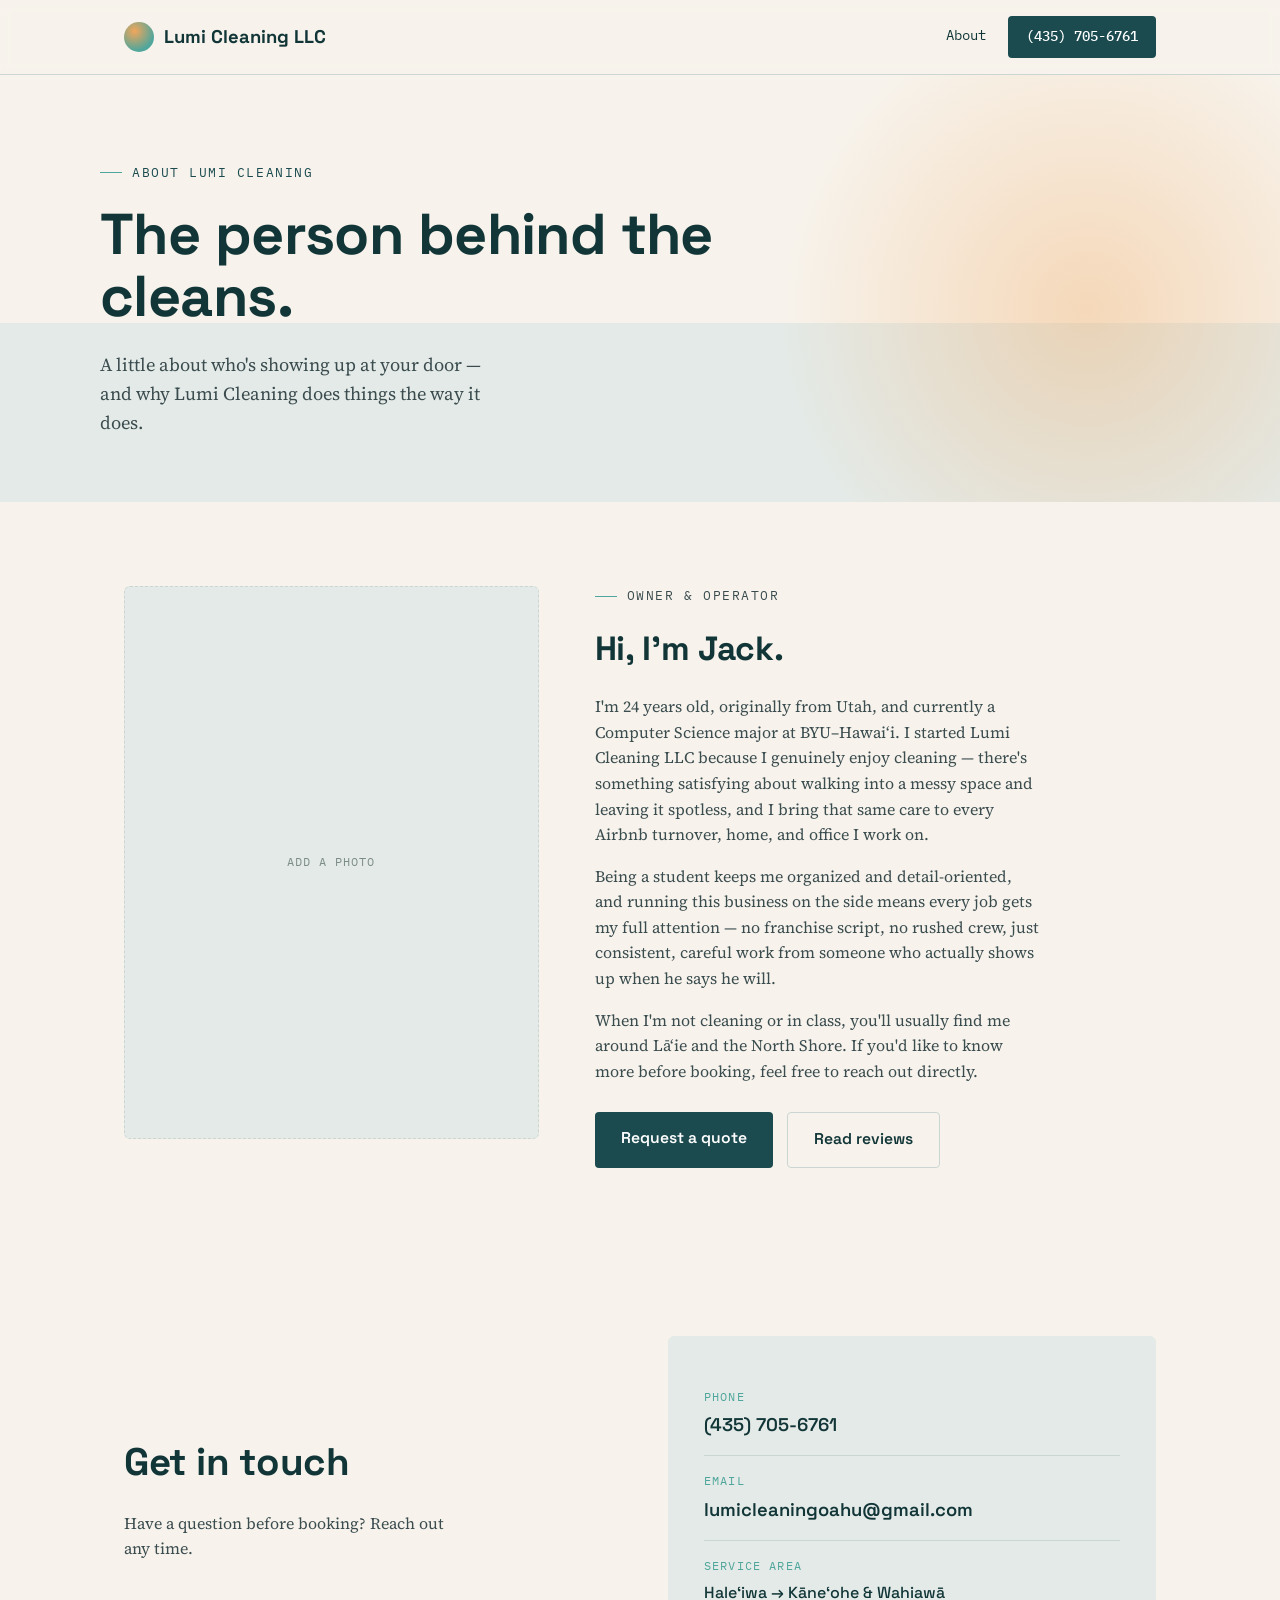
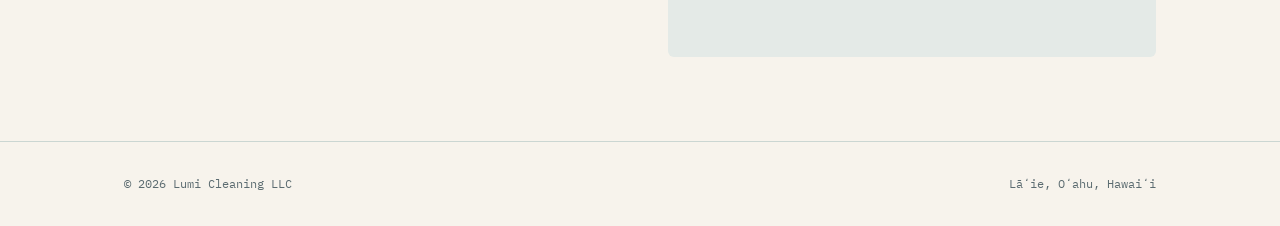
==== about.html @ d8aee228 "new" ====
<!DOCTYPE html>
<html lang="en">
<head>
<meta charset="UTF-8">
<meta name="viewport" content="width=device-width, initial-scale=1.0">
<title>About — Lumi Cleaning LLC</title>
<meta name="description" content="Meet the owner of Lumi Cleaning LLC, serving Oʻahu's North Shore, Windward side, and Wahiawā.">
<link rel="preconnect" href="https://fonts.googleapis.com">
<link rel="preconnect" href="https://fonts.gstatic.com" crossorigin>
<link href="https://fonts.googleapis.com/css2?family=Space+Grotesk:wght@400;500;600;700&family=Source+Serif+4:opsz,wght@8..60,400;8..60,500;8..60,600&family=IBM+Plex+Mono:wght@400;500&display=swap" rel="stylesheet">
<link rel="stylesheet" href="style.css">
</head>
<body>

<a class="skip-link" href="#main">Skip to content</a>

<header class="site">
  <div class="topbar">
    <a class="brand" href="index.html">
      <span class="brand-mark" aria-hidden="true"></span>
      Lumi Cleaning LLC
    </a>
    <nav class="top-nav">
      <a href="about.html">About</a>
      <a class="call-btn" href="tel:+14357056761">(435) 705-6761</a>
    </nav>
  </div>
</header>

<main id="main">

  <section class="hero" id="top" style="padding-bottom:64px;">
    <div class="hero-inner">
      <p class="eyebrow">About Lumi Cleaning</p>
      <h1 style="max-width:18ch;">The person behind the cleans.</h1>
      <p class="lead">A little about who's showing up at your door — and why Lumi Cleaning does things the way it does.</p>
    </div>
  </section>

  <!--
    PROFILE PHOTO
    Replace the placeholder below with a real photo of yourself once you have one:
      1. Add your photo to an "images" folder next to this file (e.g. images/jack.jpg)
      2. Replace <div class="gallery-placeholder profile-photo">...</div> with:
         <img class="gallery-photo profile-photo" src="images/jack.jpg" alt="Photo of Jack, owner of Lumi Cleaning LLC">
  -->
  <section class="about-body" id="story">
    <div class="wrap about-grid">
      <div class="gallery-placeholder profile-photo"><span>Add a photo</span></div>
      <div class="about-copy">
        <p class="eyebrow">Owner &amp; operator</p>
        <h2>Hi, I'm Jack.</h2>
        <p>
          I'm 24 years old, originally from Utah, and currently a Computer
          Science major at BYU–Hawaiʻi. I started Lumi Cleaning LLC because
          I genuinely enjoy cleaning — there's something satisfying about
          walking into a messy space and leaving it spotless, and I bring
          that same care to every Airbnb turnover, home, and office I work on.
        </p>
        <p>
          Being a student keeps me organized and detail-oriented, and running
          this business on the side means every job gets my full attention —
          no franchise script, no rushed crew, just consistent, careful work
          from someone who actually shows up when he says he will.
        </p>
        <p>
          When I'm not cleaning or in class, you'll usually find me around
          Lāʻie and the North Shore. If you'd like to know more before booking,
          feel free to reach out directly.
        </p>
        <div class="hero-ctas" style="margin-top:28px;">
          <a class="btn-primary" href="mailto:lumicleaningoahu@gmail.com?subject=Quote%20request%20-%20Lumi%20Cleaning">Request a quote</a>
          <a class="btn-secondary" href="index.html#reviews">Read reviews</a>
        </div>
      </div>
    </div>
  </section>

  <section class="contact" id="contact">
    <div class="wrap">
      <div>
        <h2>Get in touch</h2>
        <p class="lead">Have a question before booking? Reach out any time.</p>
      </div>
      <div class="contact-card">
        <div class="contact-row">
          <span class="label">Phone</span>
          <a href="tel:+14357056761">(435) 705-6761</a>
        </div>
        <div class="contact-row">
          <span class="label">Email</span>
          <a href="mailto:lumicleaningoahu@gmail.com">lumicleaningoahu@gmail.com</a>
        </div>
        <div class="contact-row">
          <span class="label">Service area</span>
          <a href="index.html#area" style="font-weight:500;font-size:1rem;">Haleʻiwa → Kāneʻohe &amp; Wahiawā</a>
        </div>
      </div>
    </div>
  </section>

</main>

<footer>
  <div class="wrap">
    <p>© <span id="year"></span> Lumi Cleaning LLC</p>
    <p>Lāʻie, Oʻahu, Hawaiʻi</p>
  </div>
</footer>

<script src="script.js"></script>

</body>
</html>
---- style.css ----
:root{
    --sand:#F7F3EC;
    --ink:#1C2B2E;
    --ocean:#1B4B4F;
    --ocean-deep:#123638;
    --tide:#4FA69C;
    --dawn:#F2A65A;
    --mist:#E4EAE7;
    --mist-line:#CBD6D2;
    --max:1080px;
  }
  *{box-sizing:border-box;margin:0;padding:0;}
  html{scroll-behavior:smooth;}
  body{
    background:var(--sand);
    color:var(--ink);
    font-family:'Source Serif 4', Georgia, serif;
    line-height:1.6;
    -webkit-font-smoothing:antialiased;
  }
  h1,h2,h3,.display{
    font-family:'Space Grotesk', sans-serif;
    letter-spacing:-0.01em;
    color:var(--ocean-deep);
  }
  .mono{
    font-family:'IBM Plex Mono', monospace;
    letter-spacing:0.02em;
  }
  a{color:inherit;}
  img{max-width:100%;display:block;}
  .wrap{max-width:var(--max);margin:0 auto;padding:0 24px;}

  /* Skip link for keyboard users */
  .skip-link{
    position:absolute;left:-9999px;top:0;background:var(--ocean);color:#fff;
    padding:10px 16px;z-index:100;border-radius:0 0 6px 0;
  }
  .skip-link:focus{left:0;}

  /* Top bar */
  header.site{
    position:sticky;top:0;z-index:20;
    background:rgba(247,243,236,0.92);
    backdrop-filter:blur(6px);
    border-bottom:1px solid var(--mist-line);
  }
  .topbar{
    display:flex;align-items:center;justify-content:space-between;
    padding:16px 24px;max-width:var(--max);margin:0 auto;
  }
  .brand{
    display:flex;align-items:center;gap:10px;
    font-family:'Space Grotesk',sans-serif;font-weight:700;font-size:1.15rem;
    color:var(--ocean-deep);text-decoration:none;
  }
  .brand-mark{
    width:30px;height:30px;border-radius:50%;
    background:radial-gradient(circle at 35% 30%, var(--dawn), var(--tide) 70%);
    flex:none;
  }
  .top-nav{display:flex;align-items:center;gap:22px;}
  .top-nav > a:not(.call-btn){
    font-family:'IBM Plex Mono',monospace;font-size:0.85rem;
    text-decoration:none;color:var(--ocean-deep);
    padding-bottom:2px;border-bottom:1px solid transparent;
    transition:border-color .15s ease;
  }
  .top-nav > a:not(.call-btn):hover,.top-nav > a:not(.call-btn):focus-visible{border-color:var(--tide);}
  .call-btn{
    font-family:'IBM Plex Mono',monospace;font-size:0.85rem;font-weight:500;
    background:var(--ocean);color:#fff;text-decoration:none;
    padding:10px 18px;border-radius:4px;white-space:nowrap;
    transition:background .15s ease;
  }
  .call-btn:hover,.call-btn:focus-visible{background:var(--ocean-deep);}

  /* Hero */
  .hero{
    position:relative;overflow:hidden;
    padding:88px 24px 96px;
    background:
      linear-gradient(180deg, var(--sand) 0%, var(--sand) 58%, var(--mist) 58%, var(--mist) 100%);
  }
  .hero::before{
    /* dawn light sweep — the signature element */
    content:"";
    position:absolute;top:-20%;right:-10%;
    width:60vw;height:60vw;max-width:640px;max-height:640px;
    background:radial-gradient(circle, rgba(242,166,90,0.35) 0%, rgba(242,166,90,0) 68%);
    pointer-events:none;
  }
  .hero-inner{max-width:var(--max);margin:0 auto;position:relative;}
  .eyebrow{
    font-family:'IBM Plex Mono',monospace;font-size:0.8rem;
    color:var(--ocean);text-transform:uppercase;letter-spacing:0.12em;
    display:flex;align-items:center;gap:10px;margin-bottom:20px;
  }
  .eyebrow::before{content:"";width:22px;height:1px;background:var(--tide);}
  .hero h1{
    font-size:clamp(2.3rem, 5.4vw, 3.6rem);
    font-weight:700;line-height:1.08;max-width:15ch;
  }
  .hero h1 em{
    font-style:normal;color:var(--tide);
  }
  .hero p.lead{
    margin-top:22px;max-width:46ch;font-size:1.15rem;color:#3B4C4F;
  }
  .hero-ctas{margin-top:34px;display:flex;gap:14px;flex-wrap:wrap;}
  .btn-primary{
    font-family:'Space Grotesk',sans-serif;font-weight:600;
    background:var(--ocean);color:#fff;text-decoration:none;
    padding:14px 26px;border-radius:4px;font-size:0.98rem;
    transition:background .15s ease, transform .15s ease;
  }
  .btn-primary:hover,.btn-primary:focus-visible{background:var(--ocean-deep);transform:translateY(-1px);}
  .btn-secondary{
    font-family:'Space Grotesk',sans-serif;font-weight:600;
    background:transparent;color:var(--ocean-deep);text-decoration:none;
    padding:14px 26px;border-radius:4px;font-size:0.98rem;
    border:1px solid var(--mist-line);
    transition:border-color .15s ease, background .15s ease;
  }
  .btn-secondary:hover,.btn-secondary:focus-visible{border-color:var(--tide);background:#fff;}

  .coastline{
    margin-top:56px;display:flex;align-items:center;gap:0;
    font-family:'IBM Plex Mono',monospace;font-size:0.82rem;color:var(--ocean);
    flex-wrap:wrap;
  }
  .coastline .stop{padding:6px 0;white-space:nowrap;}
  .coastline .seg{flex:1;min-width:24px;height:1px;background:var(--tide);margin:0 10px;position:relative;top:1px;}

  /* Section shared */
  section{padding:84px 24px;}
  .section-head{max-width:60ch;margin-bottom:48px;}
  .section-head .eyebrow{margin-bottom:14px;}
  .section-head h2{font-size:clamp(1.7rem, 3.4vw, 2.3rem);}
  .section-head p{margin-top:14px;color:#3B4C4F;font-size:1.05rem;}

  /* Services */
  .services{background:var(--mist);}
  .service-grid{
    display:grid;grid-template-columns:repeat(3,1fr);gap:22px;
  }
  .service-card{
    background:var(--sand);border:1px solid var(--mist-line);
    border-radius:6px;padding:32px 26px;
  }
  .service-card .tag{
    font-family:'IBM Plex Mono',monospace;font-size:0.72rem;
    text-transform:uppercase;letter-spacing:0.1em;color:var(--dawn);
    background:rgba(242,166,90,0.14);display:inline-block;
    padding:4px 10px;border-radius:3px;margin-bottom:16px;
  }
  .service-card h3{font-size:1.25rem;margin-bottom:10px;}
  .service-card p{color:#3B4C4F;font-size:0.98rem;}

  /* Gallery */
  .gallery-grid{
    display:grid;grid-template-columns:repeat(4,1fr);gap:18px;
  }
  .gallery-placeholder{
    aspect-ratio:4/3;border-radius:6px;
    background:var(--mist);
    border:1px dashed var(--mist-line);
    display:flex;align-items:center;justify-content:center;
  }
  .gallery-placeholder span{
    font-family:'IBM Plex Mono',monospace;font-size:0.78rem;
    color:#7C8C89;text-transform:uppercase;letter-spacing:0.08em;
  }
  .gallery-photo{
    width:100%;aspect-ratio:4/3;object-fit:cover;border-radius:6px;
  }

  /* Service area */
  .area .wrap{
    display:grid;grid-template-columns:1.1fr 1fr;gap:56px;align-items:start;
  }
  .area-list{list-style:none;margin-top:8px;}
  .area-list li{
    display:flex;align-items:baseline;gap:12px;
    padding:12px 0;border-bottom:1px solid var(--mist-line);
    font-family:'Space Grotesk',sans-serif;font-size:1.05rem;color:var(--ocean-deep);
  }
  .area-list li .mono{font-size:0.78rem;color:var(--tide);min-width:2.4em;}
  .area-note{
    background:var(--mist);border-radius:6px;padding:26px;
    font-size:0.98rem;color:#3B4C4F;
  }
  .area-note strong{color:var(--ocean-deep);}

  /* Reviews */
  .reviews{background:var(--ocean-deep);color:var(--sand);}
  .reviews .section-head h2,.reviews .eyebrow{color:var(--sand);}
  .reviews .eyebrow::before{background:var(--dawn);}
  .reviews .section-head p{color:#C7D6D4;}
  .review-grid{
    display:grid;grid-template-columns:repeat(2,1fr);gap:20px;
  }
  .review-card{
    background:rgba(247,243,236,0.06);
    border:1px dashed rgba(247,243,236,0.3);
    border-radius:6px;padding:26px;
  }
  .stars{color:var(--dawn);font-size:1rem;letter-spacing:2px;margin-bottom:14px;}
  .review-card p.quote{font-style:italic;color:#DCE6E4;font-size:0.98rem;}
  .review-card p.who{
    margin-top:16px;font-family:'IBM Plex Mono',monospace;font-size:0.78rem;
    color:#9FB6B3;text-transform:uppercase;letter-spacing:0.08em;
  }
  .placeholder-note{
    margin-top:28px;font-family:'IBM Plex Mono',monospace;font-size:0.82rem;
    color:#9FB6B3;
  }

  /* About page */
  .about-grid{
    display:grid;grid-template-columns:0.85fr 1.15fr;gap:56px;align-items:start;
  }
  .about-grid .profile-photo{aspect-ratio:3/4;}
  .about-copy h2{font-size:clamp(1.7rem,3.2vw,2.1rem);margin-bottom:18px;}
  .about-copy p{color:#3B4C4F;margin-bottom:16px;max-width:56ch;}
  .about-copy p:last-of-type{margin-bottom:0;}

  /* Contact */
  .contact .wrap{
    display:grid;grid-template-columns:1fr 1fr;gap:56px;align-items:center;
  }
  .contact h2{font-size:clamp(1.8rem,3.6vw,2.4rem);max-width:14ch;}
  .contact p.lead{margin-top:18px;color:#3B4C4F;max-width:42ch;}
  .contact-card{
    background:var(--mist);border-radius:6px;padding:36px;
  }
  .contact-row{
    display:flex;flex-direction:column;gap:4px;
    padding:16px 0;border-bottom:1px solid var(--mist-line);
  }
  .contact-row:last-child{border-bottom:none;}
  .contact-row .label{
    font-family:'IBM Plex Mono',monospace;font-size:0.72rem;
    text-transform:uppercase;letter-spacing:0.1em;color:var(--tide);
  }
  .contact-row a{
    font-family:'Space Grotesk',sans-serif;font-weight:600;font-size:1.15rem;
    text-decoration:none;color:var(--ocean-deep);
  }
  .contact-row a:hover,.contact-row a:focus-visible{color:var(--tide);}

  footer{
    padding:32px 24px;border-top:1px solid var(--mist-line);
  }
  footer .wrap{
    display:flex;justify-content:space-between;align-items:center;flex-wrap:wrap;gap:12px;
  }
  footer p{font-family:'IBM Plex Mono',monospace;font-size:0.78rem;color:#5B6B70;}

  @media (max-width: 820px){
    .service-grid,.review-grid{grid-template-columns:1fr;}
    .gallery-grid{grid-template-columns:repeat(2,1fr);}
    .area .wrap,.contact .wrap,.about-grid{grid-template-columns:1fr;}
    .contact .wrap{gap:32px;}
    .about-grid .profile-photo{max-width:220px;aspect-ratio:1/1;}
  }

  @media (max-width: 560px){
    .topbar{flex-wrap:wrap;gap:12px;}
    .top-nav{gap:14px;}
  }

  @media (prefers-reduced-motion: reduce){
    html{scroll-behavior:auto;}
    *{transition:none !important;}
  }
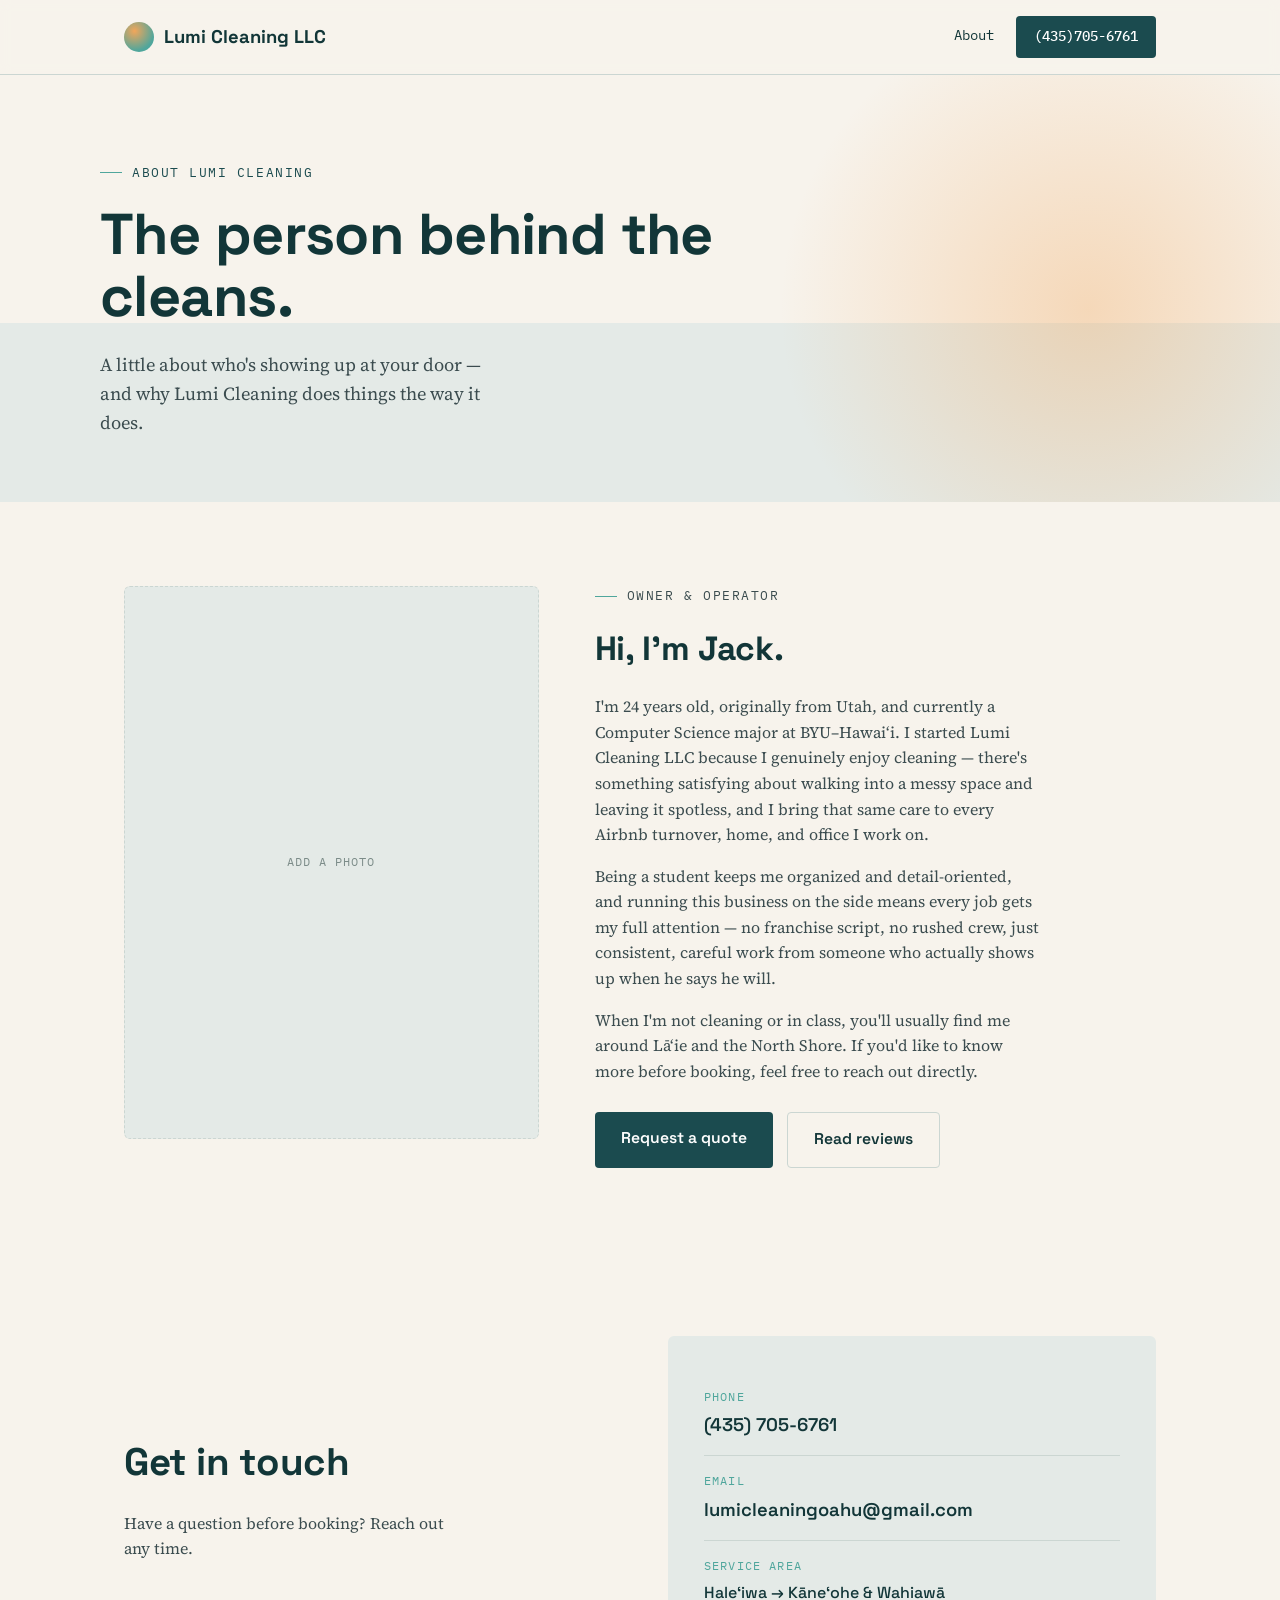
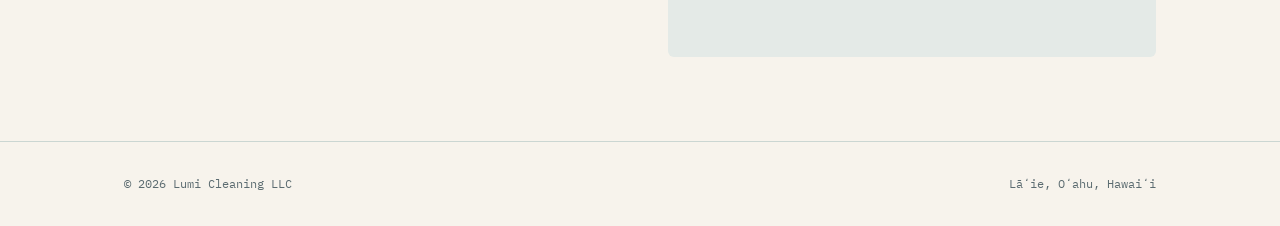
==== commit 7dba51a6: "Fix website folder structure" ====
--- a/about.html
+++ b/about.html
@@ -22,7 +22,7 @@
     </a>
     <nav class="top-nav">
       <a href="about.html">About</a>
-      <a class="call-btn" href="tel:+14357056761">(435) 705-6761</a>
+      <a class="call-btn" href="tel:+14357056761">(435)705-6761</a>
     </nav>
   </div>
 </header>
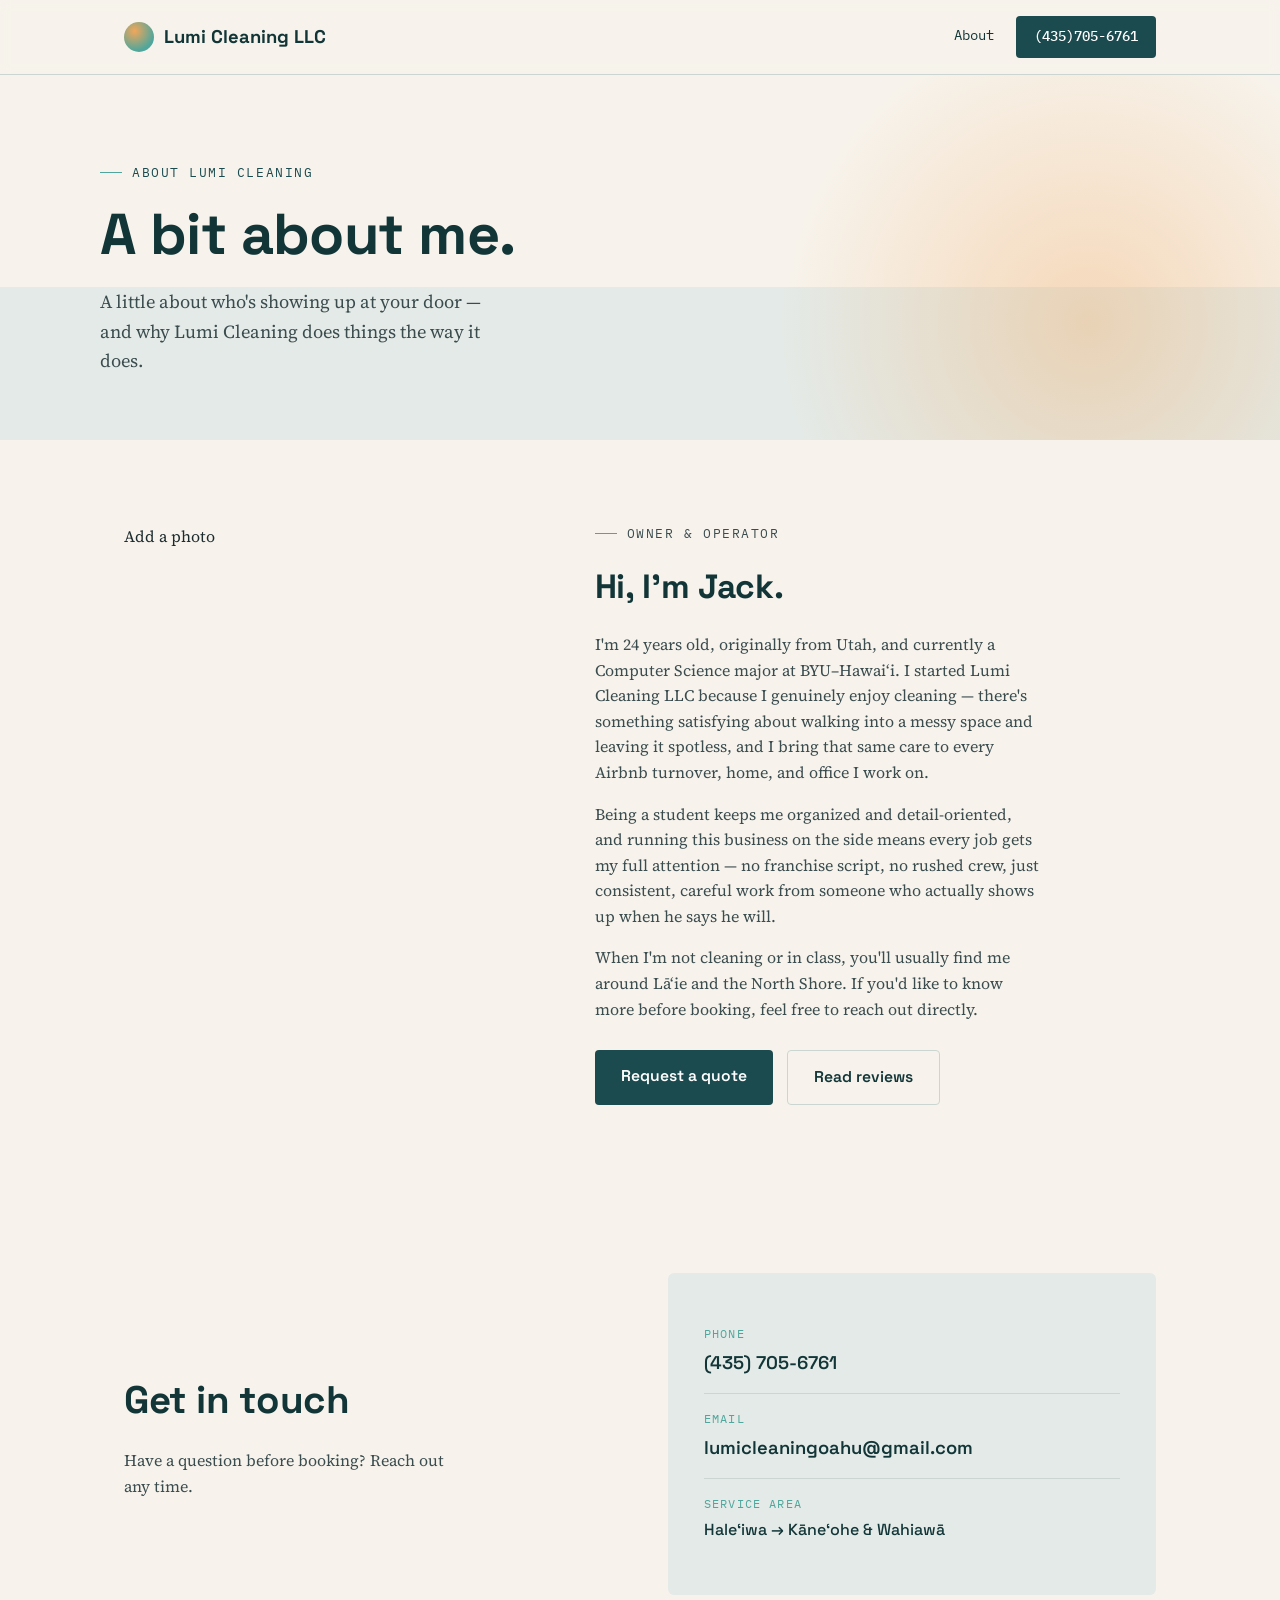
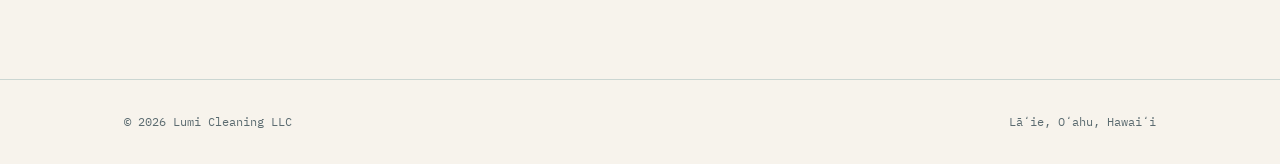
==== commit 8c76bd31: "added profile pic" ====
--- a/about.html
+++ b/about.html
@@ -32,7 +32,7 @@
   <section class="hero" id="top" style="padding-bottom:64px;">
     <div class="hero-inner">
       <p class="eyebrow">About Lumi Cleaning</p>
-      <h1 style="max-width:18ch;">The person behind the cleans.</h1>
+      <h1 style="max-width:18ch;">A bit about me.</h1>
       <p class="lead">A little about who's showing up at your door — and why Lumi Cleaning does things the way it does.</p>
     </div>
   </section>
@@ -46,7 +46,7 @@
   -->
   <section class="about-body" id="story">
     <div class="wrap about-grid">
-      <div class="gallery-placeholder profile-photo"><span>Add a photo</span></div>
+      <div class="lumiowner.jpg"><span>Add a photo</span></div>
       <div class="about-copy">
         <p class="eyebrow">Owner &amp; operator</p>
         <h2>Hi, I'm Jack.</h2>
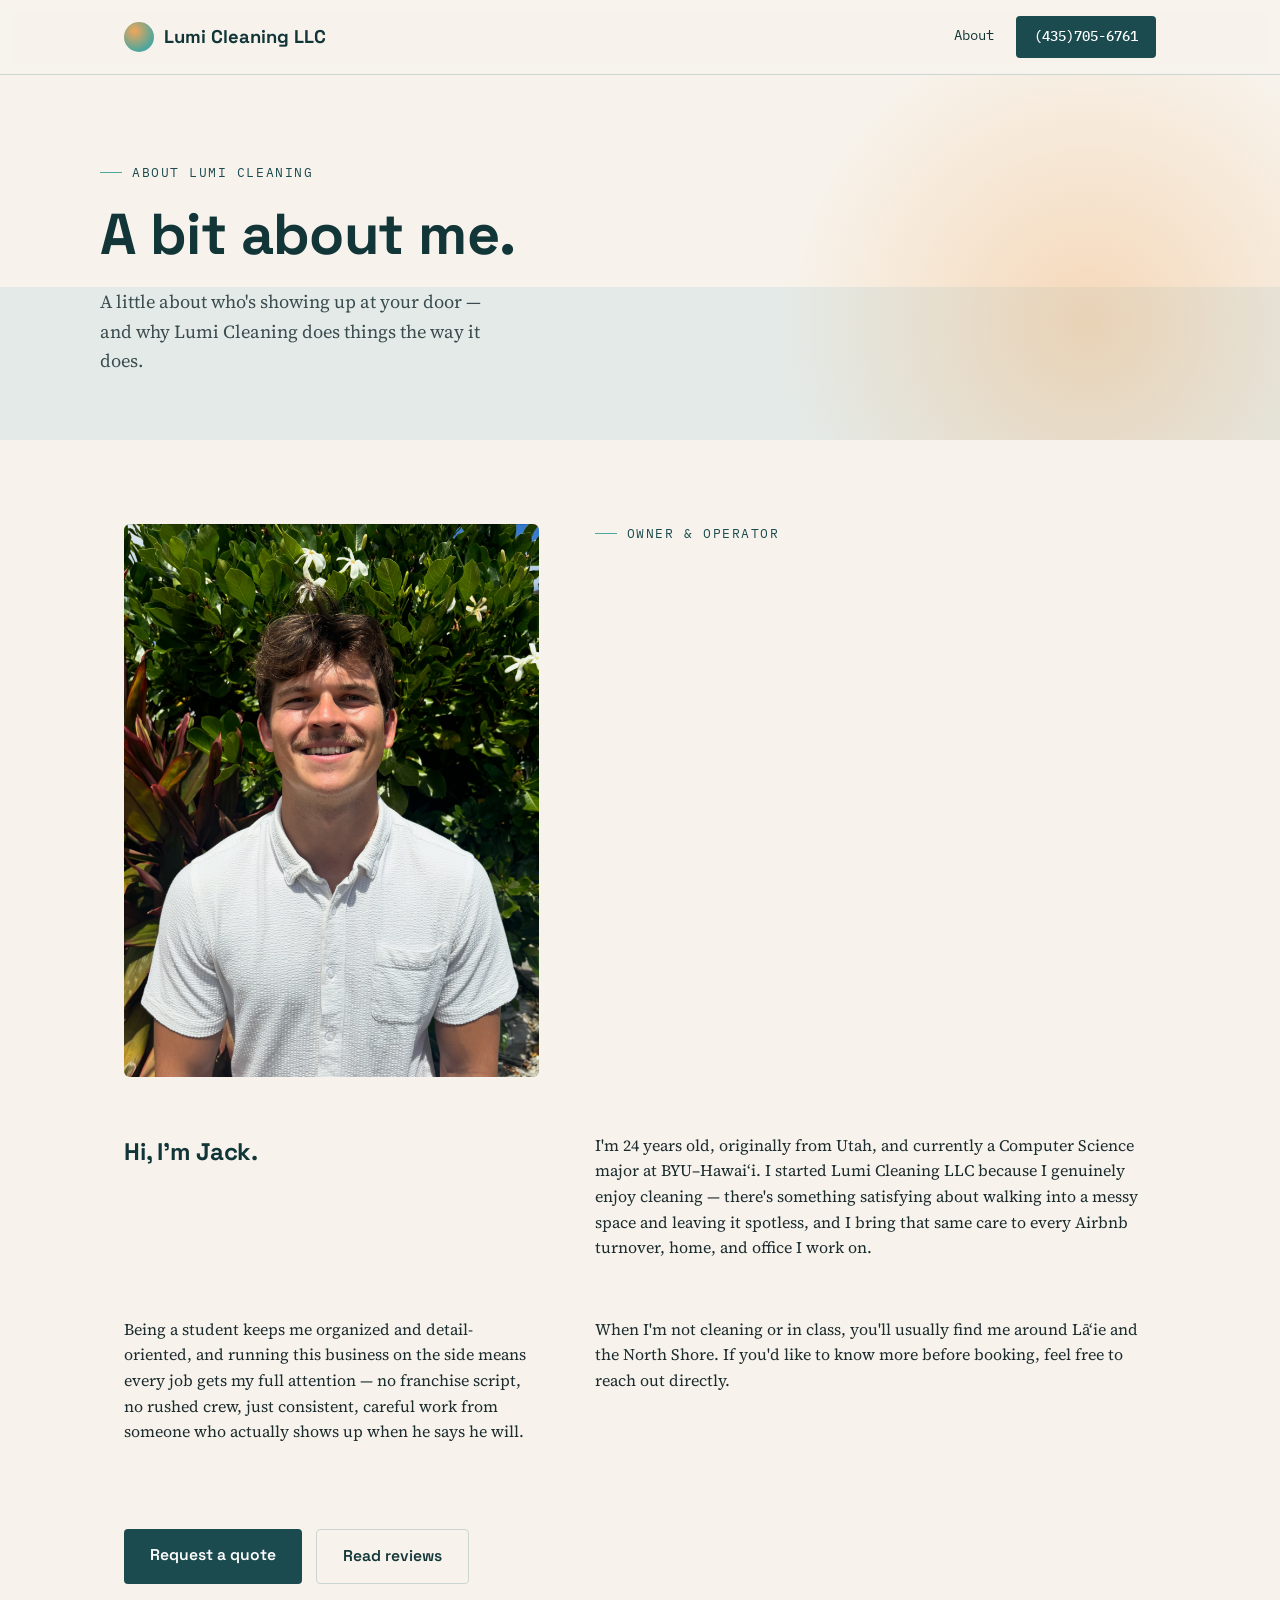
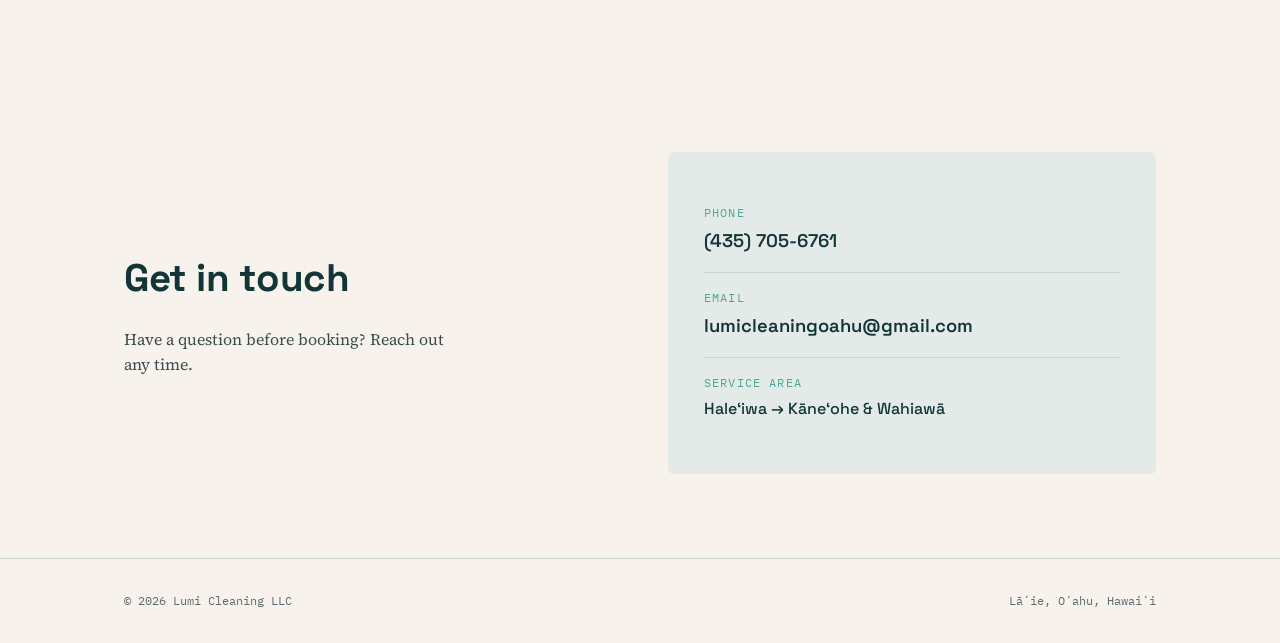
==== commit 69681658: "fix image" ====
--- a/about.html
+++ b/about.html
@@ -46,8 +46,7 @@
   -->
   <section class="about-body" id="story">
     <div class="wrap about-grid">
-      <div class="lumiowner.jpg"><span>Add a photo</span></div>
-      <div class="about-copy">
+      <img class="gallery-photo profile-photo" src="lumiowner.jpg" alt="Photo of Jack, owner of Lumi Cleaning LLC"      <div class="about-copy">
         <p class="eyebrow">Owner &amp; operator</p>
         <h2>Hi, I'm Jack.</h2>
         <p>
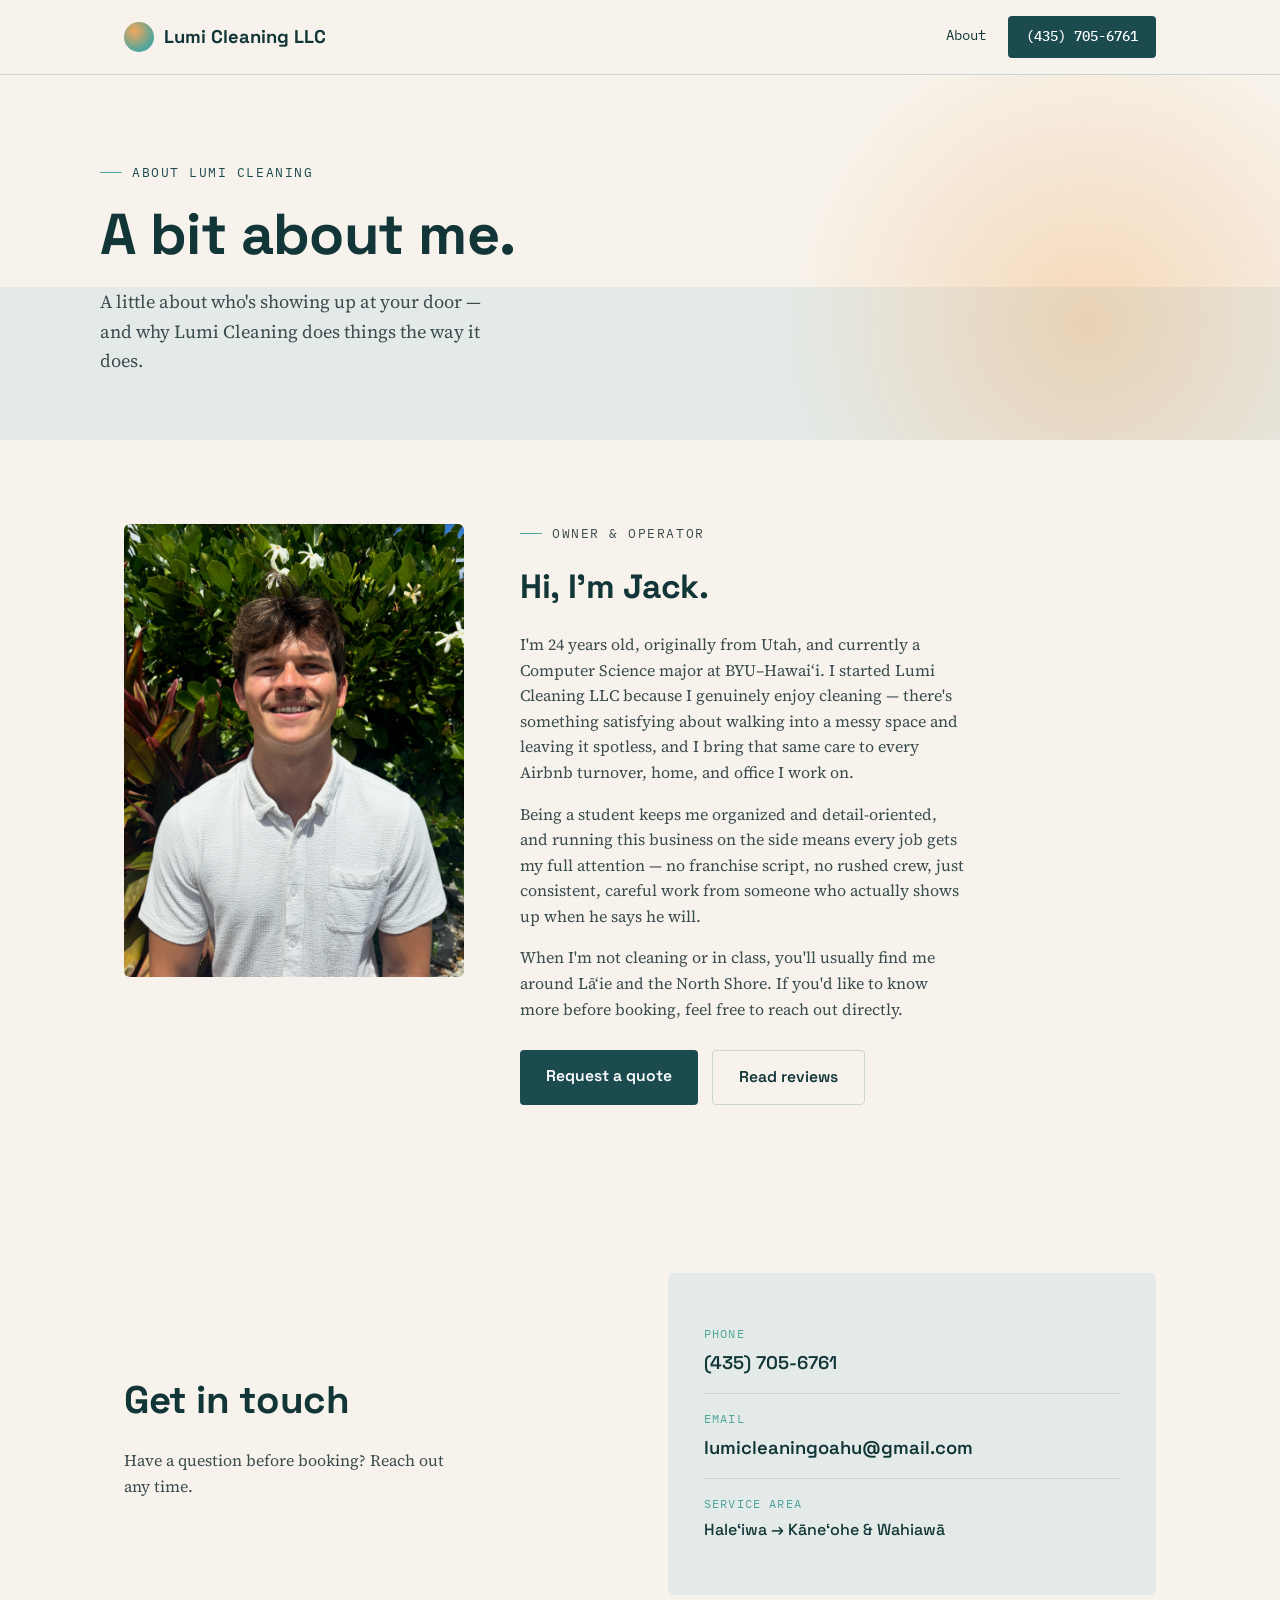
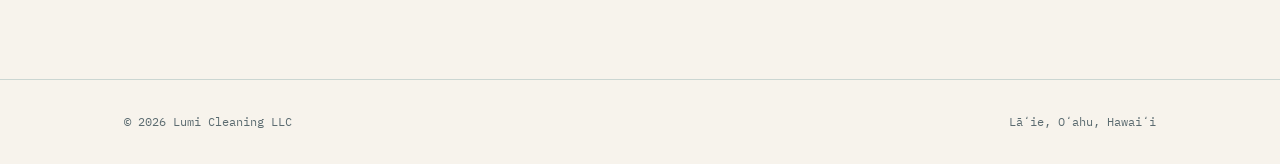
==== commit e267171c: "claude fixes" ====
--- a/about.html
+++ b/about.html
@@ -22,7 +22,7 @@
     </a>
     <nav class="top-nav">
       <a href="about.html">About</a>
-      <a class="call-btn" href="tel:+14357056761">(435)705-6761</a>
+      <a class="call-btn" href="tel:+14357056761">(435) 705-6761</a>
     </nav>
   </div>
 </header>
@@ -37,16 +37,10 @@
     </div>
   </section>
 
-  <!--
-    PROFILE PHOTO
-    Replace the placeholder below with a real photo of yourself once you have one:
-      1. Add your photo to an "images" folder next to this file (e.g. images/jack.jpg)
-      2. Replace <div class="gallery-placeholder profile-photo">...</div> with:
-         <img class="gallery-photo profile-photo" src="images/jack.jpg" alt="Photo of Jack, owner of Lumi Cleaning LLC">
-  -->
   <section class="about-body" id="story">
     <div class="wrap about-grid">
-      <img class="gallery-photo profile-photo" src="lumiowner.jpg" alt="Photo of Jack, owner of Lumi Cleaning LLC"      <div class="about-copy">
+      <img class="gallery-photo profile-photo" src="lumiowner.jpg" alt="Photo of Jack, owner of Lumi Cleaning LLC">
+      <div class="about-copy">
         <p class="eyebrow">Owner &amp; operator</p>
         <h2>Hi, I'm Jack.</h2>
         <p>
@@ -110,4 +104,4 @@
 <script src="script.js"></script>
 
 </body>
-</html>
+</html>
--- a/style.css
+++ b/style.css
@@ -1,276 +1,285 @@
 :root{
-    --sand:#F7F3EC;
-    --ink:#1C2B2E;
-    --ocean:#1B4B4F;
-    --ocean-deep:#123638;
-    --tide:#4FA69C;
-    --dawn:#F2A65A;
-    --mist:#E4EAE7;
-    --mist-line:#CBD6D2;
-    --max:1080px;
+  --sand:#F7F3EC;
+  --ink:#1C2B2E;
+  --ocean:#1B4B4F;
+  --ocean-deep:#123638;
+  --tide:#4FA69C;
+  --dawn:#F2A65A;
+  --mist:#E4EAE7;
+  --mist-line:#CBD6D2;
+  --max:1080px;
+}
+*{box-sizing:border-box;margin:0;padding:0;}
+html{scroll-behavior:smooth;}
+body{
+  background:var(--sand);
+  color:var(--ink);
+  font-family:'Source Serif 4', Georgia, serif;
+  line-height:1.6;
+  -webkit-font-smoothing:antialiased;
+}
+h1,h2,h3,.display{
+  font-family:'Space Grotesk', sans-serif;
+  letter-spacing:-0.01em;
+  color:var(--ocean-deep);
+}
+.mono{
+  font-family:'IBM Plex Mono', monospace;
+  letter-spacing:0.02em;
+}
+a{color:inherit;}
+img{max-width:100%;display:block;}
+.wrap{max-width:var(--max);margin:0 auto;padding:0 24px;}
+
+/* Skip link for keyboard users */
+.skip-link{
+  position:absolute;left:-9999px;top:0;background:var(--ocean);color:#fff;
+  padding:10px 16px;z-index:100;border-radius:0 0 6px 0;
+}
+.skip-link:focus{left:0;}
+
+/* Top bar */
+header.site{
+  position:sticky;top:0;z-index:20;
+  background:rgba(247,243,236,0.92);
+  backdrop-filter:blur(6px);
+  border-bottom:1px solid var(--mist-line);
+}
+.topbar{
+  display:flex;align-items:center;justify-content:space-between;
+  padding:16px 24px;max-width:var(--max);margin:0 auto;
+}
+.brand{
+  display:flex;align-items:center;gap:10px;
+  font-family:'Space Grotesk',sans-serif;font-weight:700;font-size:1.15rem;
+  color:var(--ocean-deep);text-decoration:none;
+}
+.brand-mark{
+  width:30px;height:30px;border-radius:50%;
+  background:radial-gradient(circle at 35% 30%, var(--dawn), var(--tide) 70%);
+  flex:none;
+}
+.top-nav{display:flex;align-items:center;gap:22px;}
+.top-nav > a:not(.call-btn){
+  font-family:'IBM Plex Mono',monospace;font-size:0.85rem;
+  text-decoration:none;color:var(--ocean-deep);
+  padding-bottom:2px;border-bottom:1px solid transparent;
+  transition:border-color .15s ease;
+}
+.top-nav > a:not(.call-btn):hover,.top-nav > a:not(.call-btn):focus-visible{border-color:var(--tide);}
+.call-btn{
+  font-family:'IBM Plex Mono',monospace;font-size:0.85rem;font-weight:500;
+  background:var(--ocean);color:#fff;text-decoration:none;
+  padding:10px 18px;border-radius:4px;white-space:nowrap;
+  transition:background .15s ease;
+}
+.call-btn:hover,.call-btn:focus-visible{background:var(--ocean-deep);}
+
+/* Hero */
+.hero{
+  position:relative;overflow:hidden;
+  padding:88px 24px 96px;
+  background:
+    linear-gradient(180deg, var(--sand) 0%, var(--sand) 58%, var(--mist) 58%, var(--mist) 100%);
+}
+.hero::before{
+  /* dawn light sweep — the signature element */
+  content:"";
+  position:absolute;top:-20%;right:-10%;
+  width:60vw;height:60vw;max-width:640px;max-height:640px;
+  background:radial-gradient(circle, rgba(242,166,90,0.35) 0%, rgba(242,166,90,0) 68%);
+  pointer-events:none;
+}
+.hero-inner{max-width:var(--max);margin:0 auto;position:relative;}
+.eyebrow{
+  font-family:'IBM Plex Mono',monospace;font-size:0.8rem;
+  color:var(--ocean);text-transform:uppercase;letter-spacing:0.12em;
+  display:flex;align-items:center;gap:10px;margin-bottom:20px;
+}
+.eyebrow::before{content:"";width:22px;height:1px;background:var(--tide);}
+.hero h1{
+  font-size:clamp(2.3rem, 5.4vw, 3.6rem);
+  font-weight:700;line-height:1.08;max-width:15ch;
+}
+.hero h1 em{
+  font-style:normal;color:var(--tide);
+}
+.hero p.lead{
+  margin-top:22px;max-width:46ch;font-size:1.15rem;color:#3B4C4F;
+}
+.hero-ctas{margin-top:34px;display:flex;gap:14px;flex-wrap:wrap;}
+.btn-primary{
+  font-family:'Space Grotesk',sans-serif;font-weight:600;
+  background:var(--ocean);color:#fff;text-decoration:none;
+  padding:14px 26px;border-radius:4px;font-size:0.98rem;
+  transition:background .15s ease, transform .15s ease;
+}
+.btn-primary:hover,.btn-primary:focus-visible{background:var(--ocean-deep);transform:translateY(-1px);}
+.btn-secondary{
+  font-family:'Space Grotesk',sans-serif;font-weight:600;
+  background:transparent;color:var(--ocean-deep);text-decoration:none;
+  padding:14px 26px;border-radius:4px;font-size:0.98rem;
+  border:1px solid var(--mist-line);
+  transition:border-color .15s ease, background .15s ease;
+}
+.btn-secondary:hover,.btn-secondary:focus-visible{border-color:var(--tide);background:#fff;}
+
+.coastline{
+  margin-top:56px;display:flex;align-items:center;gap:0;
+  font-family:'IBM Plex Mono',monospace;font-size:0.82rem;color:var(--ocean);
+  flex-wrap:wrap;
+}
+.coastline .stop{padding:6px 0;white-space:nowrap;}
+.coastline .seg{flex:1;min-width:24px;height:1px;background:var(--tide);margin:0 10px;position:relative;top:1px;}
+
+/* Section shared */
+section{padding:84px 24px;}
+.section-head{max-width:60ch;margin-bottom:48px;}
+.section-head .eyebrow{margin-bottom:14px;}
+.section-head h2{font-size:clamp(1.7rem, 3.4vw, 2.3rem);}
+.section-head p{margin-top:14px;color:#3B4C4F;font-size:1.05rem;}
+
+/* Services */
+.services{background:var(--mist);}
+.service-grid{
+  display:grid;grid-template-columns:repeat(3,1fr);gap:22px;
+}
+.service-card{
+  background:var(--sand);border:1px solid var(--mist-line);
+  border-radius:6px;padding:32px 26px;
+}
+.service-card .tag{
+  font-family:'IBM Plex Mono',monospace;font-size:0.72rem;
+  text-transform:uppercase;letter-spacing:0.1em;color:var(--dawn);
+  background:rgba(242,166,90,0.14);display:inline-block;
+  padding:4px 10px;border-radius:3px;margin-bottom:16px;
+}
+.service-card h3{font-size:1.25rem;margin-bottom:10px;}
+.service-card p{color:#3B4C4F;font-size:0.98rem;}
+
+/* Gallery */
+.gallery-grid{
+  display:grid;grid-template-columns:repeat(4,1fr);gap:18px;
+}
+.gallery-placeholder{
+  aspect-ratio:4/3;border-radius:6px;
+  background:var(--mist);
+  border:1px dashed var(--mist-line);
+  display:flex;align-items:center;justify-content:center;
+}
+.gallery-placeholder span{
+  font-family:'IBM Plex Mono',monospace;font-size:0.78rem;
+  color:#7C8C89;text-transform:uppercase;letter-spacing:0.08em;
+}
+.gallery-photo{
+  width:100%;aspect-ratio:4/3;object-fit:cover;border-radius:6px;
+}
+
+/* Service area */
+.area .wrap{
+  display:grid;grid-template-columns:1.1fr 1fr;gap:56px;align-items:start;
+}
+.area-list{list-style:none;margin-top:8px;}
+.area-list li{
+  display:flex;align-items:baseline;gap:12px;
+  padding:12px 0;border-bottom:1px solid var(--mist-line);
+  font-family:'Space Grotesk',sans-serif;font-size:1.05rem;color:var(--ocean-deep);
+}
+.area-list li .mono{font-size:0.78rem;color:var(--tide);min-width:2.4em;}
+.area-note{
+  background:var(--mist);border-radius:6px;padding:26px;
+  font-size:0.98rem;color:#3B4C4F;
+}
+.area-note strong{color:var(--ocean-deep);}
+
+/* Reviews */
+.reviews{background:var(--ocean-deep);color:var(--sand);}
+.reviews .section-head h2,.reviews .eyebrow{color:var(--sand);}
+.reviews .eyebrow::before{background:var(--dawn);}
+.reviews .section-head p{color:#C7D6D4;}
+.review-grid{
+  display:grid;grid-template-columns:repeat(2,1fr);gap:20px;
+}
+.review-card{
+  background:rgba(247,243,236,0.06);
+  border:1px dashed rgba(247,243,236,0.3);
+  border-radius:6px;padding:26px;
+}
+.stars{color:var(--dawn);font-size:1rem;letter-spacing:2px;margin-bottom:14px;}
+.review-card p.quote{font-style:italic;color:#DCE6E4;font-size:0.98rem;}
+.review-card p.who{
+  margin-top:16px;font-family:'IBM Plex Mono',monospace;font-size:0.78rem;
+  color:#9FB6B3;text-transform:uppercase;letter-spacing:0.08em;
+}
+.placeholder-note{
+  margin-top:28px;font-family:'IBM Plex Mono',monospace;font-size:0.82rem;
+  color:#9FB6B3;
+}
+
+/* About page */
+.about-grid{
+  display:grid;grid-template-columns:340px 1fr;gap:56px;align-items:start;
+}
+.about-grid .profile-photo{
+  aspect-ratio:3/4;
+  position:sticky;top:96px;
+}
+.about-copy h2{font-size:clamp(1.7rem,3.2vw,2.1rem);margin-bottom:18px;}
+.about-copy p{color:#3B4C4F;margin-bottom:16px;max-width:56ch;}
+.about-copy p:last-of-type{margin-bottom:0;}
+
+/* Contact */
+.contact .wrap{
+  display:grid;grid-template-columns:1fr 1fr;gap:56px;align-items:center;
+}
+.contact h2{font-size:clamp(1.8rem,3.6vw,2.4rem);max-width:14ch;}
+.contact p.lead{margin-top:18px;color:#3B4C4F;max-width:42ch;}
+.contact-card{
+  background:var(--mist);border-radius:6px;padding:36px;
+}
+.contact-row{
+  display:flex;flex-direction:column;gap:4px;
+  padding:16px 0;border-bottom:1px solid var(--mist-line);
+}
+.contact-row:last-child{border-bottom:none;}
+.contact-row .label{
+  font-family:'IBM Plex Mono',monospace;font-size:0.72rem;
+  text-transform:uppercase;letter-spacing:0.1em;color:var(--tide);
+}
+.contact-row a{
+  font-family:'Space Grotesk',sans-serif;font-weight:600;font-size:1.15rem;
+  text-decoration:none;color:var(--ocean-deep);
+}
+.contact-row a:hover,.contact-row a:focus-visible{color:var(--tide);}
+
+footer{
+  padding:32px 24px;border-top:1px solid var(--mist-line);
+}
+footer .wrap{
+  display:flex;justify-content:space-between;align-items:center;flex-wrap:wrap;gap:12px;
+}
+footer p{font-family:'IBM Plex Mono',monospace;font-size:0.78rem;color:#5B6B70;}
+
+@media (max-width: 900px){
+  .about-grid{grid-template-columns:1fr;}
+  .about-grid .profile-photo{
+    position:static;max-width:280px;aspect-ratio:1/1;margin:0 auto;
   }
-  *{box-sizing:border-box;margin:0;padding:0;}
-  html{scroll-behavior:smooth;}
-  body{
-    background:var(--sand);
-    color:var(--ink);
-    font-family:'Source Serif 4', Georgia, serif;
-    line-height:1.6;
-    -webkit-font-smoothing:antialiased;
-  }
-  h1,h2,h3,.display{
-    font-family:'Space Grotesk', sans-serif;
-    letter-spacing:-0.01em;
-    color:var(--ocean-deep);
-  }
-  .mono{
-    font-family:'IBM Plex Mono', monospace;
-    letter-spacing:0.02em;
-  }
-  a{color:inherit;}
-  img{max-width:100%;display:block;}
-  .wrap{max-width:var(--max);margin:0 auto;padding:0 24px;}
-
-  /* Skip link for keyboard users */
-  .skip-link{
-    position:absolute;left:-9999px;top:0;background:var(--ocean);color:#fff;
-    padding:10px 16px;z-index:100;border-radius:0 0 6px 0;
-  }
-  .skip-link:focus{left:0;}
-
-  /* Top bar */
-  header.site{
-    position:sticky;top:0;z-index:20;
-    background:rgba(247,243,236,0.92);
-    backdrop-filter:blur(6px);
-    border-bottom:1px solid var(--mist-line);
-  }
-  .topbar{
-    display:flex;align-items:center;justify-content:space-between;
-    padding:16px 24px;max-width:var(--max);margin:0 auto;
-  }
-  .brand{
-    display:flex;align-items:center;gap:10px;
-    font-family:'Space Grotesk',sans-serif;font-weight:700;font-size:1.15rem;
-    color:var(--ocean-deep);text-decoration:none;
-  }
-  .brand-mark{
-    width:30px;height:30px;border-radius:50%;
-    background:radial-gradient(circle at 35% 30%, var(--dawn), var(--tide) 70%);
-    flex:none;
-  }
-  .top-nav{display:flex;align-items:center;gap:22px;}
-  .top-nav > a:not(.call-btn){
-    font-family:'IBM Plex Mono',monospace;font-size:0.85rem;
-    text-decoration:none;color:var(--ocean-deep);
-    padding-bottom:2px;border-bottom:1px solid transparent;
-    transition:border-color .15s ease;
-  }
-  .top-nav > a:not(.call-btn):hover,.top-nav > a:not(.call-btn):focus-visible{border-color:var(--tide);}
-  .call-btn{
-    font-family:'IBM Plex Mono',monospace;font-size:0.85rem;font-weight:500;
-    background:var(--ocean);color:#fff;text-decoration:none;
-    padding:10px 18px;border-radius:4px;white-space:nowrap;
-    transition:background .15s ease;
-  }
-  .call-btn:hover,.call-btn:focus-visible{background:var(--ocean-deep);}
-
-  /* Hero */
-  .hero{
-    position:relative;overflow:hidden;
-    padding:88px 24px 96px;
-    background:
-      linear-gradient(180deg, var(--sand) 0%, var(--sand) 58%, var(--mist) 58%, var(--mist) 100%);
-  }
-  .hero::before{
-    /* dawn light sweep — the signature element */
-    content:"";
-    position:absolute;top:-20%;right:-10%;
-    width:60vw;height:60vw;max-width:640px;max-height:640px;
-    background:radial-gradient(circle, rgba(242,166,90,0.35) 0%, rgba(242,166,90,0) 68%);
-    pointer-events:none;
-  }
-  .hero-inner{max-width:var(--max);margin:0 auto;position:relative;}
-  .eyebrow{
-    font-family:'IBM Plex Mono',monospace;font-size:0.8rem;
-    color:var(--ocean);text-transform:uppercase;letter-spacing:0.12em;
-    display:flex;align-items:center;gap:10px;margin-bottom:20px;
-  }
-  .eyebrow::before{content:"";width:22px;height:1px;background:var(--tide);}
-  .hero h1{
-    font-size:clamp(2.3rem, 5.4vw, 3.6rem);
-    font-weight:700;line-height:1.08;max-width:15ch;
-  }
-  .hero h1 em{
-    font-style:normal;color:var(--tide);
-  }
-  .hero p.lead{
-    margin-top:22px;max-width:46ch;font-size:1.15rem;color:#3B4C4F;
-  }
-  .hero-ctas{margin-top:34px;display:flex;gap:14px;flex-wrap:wrap;}
-  .btn-primary{
-    font-family:'Space Grotesk',sans-serif;font-weight:600;
-    background:var(--ocean);color:#fff;text-decoration:none;
-    padding:14px 26px;border-radius:4px;font-size:0.98rem;
-    transition:background .15s ease, transform .15s ease;
-  }
-  .btn-primary:hover,.btn-primary:focus-visible{background:var(--ocean-deep);transform:translateY(-1px);}
-  .btn-secondary{
-    font-family:'Space Grotesk',sans-serif;font-weight:600;
-    background:transparent;color:var(--ocean-deep);text-decoration:none;
-    padding:14px 26px;border-radius:4px;font-size:0.98rem;
-    border:1px solid var(--mist-line);
-    transition:border-color .15s ease, background .15s ease;
-  }
-  .btn-secondary:hover,.btn-secondary:focus-visible{border-color:var(--tide);background:#fff;}
-
-  .coastline{
-    margin-top:56px;display:flex;align-items:center;gap:0;
-    font-family:'IBM Plex Mono',monospace;font-size:0.82rem;color:var(--ocean);
-    flex-wrap:wrap;
-  }
-  .coastline .stop{padding:6px 0;white-space:nowrap;}
-  .coastline .seg{flex:1;min-width:24px;height:1px;background:var(--tide);margin:0 10px;position:relative;top:1px;}
-
-  /* Section shared */
-  section{padding:84px 24px;}
-  .section-head{max-width:60ch;margin-bottom:48px;}
-  .section-head .eyebrow{margin-bottom:14px;}
-  .section-head h2{font-size:clamp(1.7rem, 3.4vw, 2.3rem);}
-  .section-head p{margin-top:14px;color:#3B4C4F;font-size:1.05rem;}
-
-  /* Services */
-  .services{background:var(--mist);}
-  .service-grid{
-    display:grid;grid-template-columns:repeat(3,1fr);gap:22px;
-  }
-  .service-card{
-    background:var(--sand);border:1px solid var(--mist-line);
-    border-radius:6px;padding:32px 26px;
-  }
-  .service-card .tag{
-    font-family:'IBM Plex Mono',monospace;font-size:0.72rem;
-    text-transform:uppercase;letter-spacing:0.1em;color:var(--dawn);
-    background:rgba(242,166,90,0.14);display:inline-block;
-    padding:4px 10px;border-radius:3px;margin-bottom:16px;
-  }
-  .service-card h3{font-size:1.25rem;margin-bottom:10px;}
-  .service-card p{color:#3B4C4F;font-size:0.98rem;}
-
-  /* Gallery */
-  .gallery-grid{
-    display:grid;grid-template-columns:repeat(4,1fr);gap:18px;
-  }
-  .gallery-placeholder{
-    aspect-ratio:4/3;border-radius:6px;
-    background:var(--mist);
-    border:1px dashed var(--mist-line);
-    display:flex;align-items:center;justify-content:center;
-  }
-  .gallery-placeholder span{
-    font-family:'IBM Plex Mono',monospace;font-size:0.78rem;
-    color:#7C8C89;text-transform:uppercase;letter-spacing:0.08em;
-  }
-  .gallery-photo{
-    width:100%;aspect-ratio:4/3;object-fit:cover;border-radius:6px;
-  }
-
-  /* Service area */
-  .area .wrap{
-    display:grid;grid-template-columns:1.1fr 1fr;gap:56px;align-items:start;
-  }
-  .area-list{list-style:none;margin-top:8px;}
-  .area-list li{
-    display:flex;align-items:baseline;gap:12px;
-    padding:12px 0;border-bottom:1px solid var(--mist-line);
-    font-family:'Space Grotesk',sans-serif;font-size:1.05rem;color:var(--ocean-deep);
-  }
-  .area-list li .mono{font-size:0.78rem;color:var(--tide);min-width:2.4em;}
-  .area-note{
-    background:var(--mist);border-radius:6px;padding:26px;
-    font-size:0.98rem;color:#3B4C4F;
-  }
-  .area-note strong{color:var(--ocean-deep);}
-
-  /* Reviews */
-  .reviews{background:var(--ocean-deep);color:var(--sand);}
-  .reviews .section-head h2,.reviews .eyebrow{color:var(--sand);}
-  .reviews .eyebrow::before{background:var(--dawn);}
-  .reviews .section-head p{color:#C7D6D4;}
-  .review-grid{
-    display:grid;grid-template-columns:repeat(2,1fr);gap:20px;
-  }
-  .review-card{
-    background:rgba(247,243,236,0.06);
-    border:1px dashed rgba(247,243,236,0.3);
-    border-radius:6px;padding:26px;
-  }
-  .stars{color:var(--dawn);font-size:1rem;letter-spacing:2px;margin-bottom:14px;}
-  .review-card p.quote{font-style:italic;color:#DCE6E4;font-size:0.98rem;}
-  .review-card p.who{
-    margin-top:16px;font-family:'IBM Plex Mono',monospace;font-size:0.78rem;
-    color:#9FB6B3;text-transform:uppercase;letter-spacing:0.08em;
-  }
-  .placeholder-note{
-    margin-top:28px;font-family:'IBM Plex Mono',monospace;font-size:0.82rem;
-    color:#9FB6B3;
-  }
-
-  /* About page */
-  .about-grid{
-    display:grid;grid-template-columns:0.85fr 1.15fr;gap:56px;align-items:start;
-  }
-  .about-grid .profile-photo{aspect-ratio:3/4;}
-  .about-copy h2{font-size:clamp(1.7rem,3.2vw,2.1rem);margin-bottom:18px;}
-  .about-copy p{color:#3B4C4F;margin-bottom:16px;max-width:56ch;}
-  .about-copy p:last-of-type{margin-bottom:0;}
-
-  /* Contact */
-  .contact .wrap{
-    display:grid;grid-template-columns:1fr 1fr;gap:56px;align-items:center;
-  }
-  .contact h2{font-size:clamp(1.8rem,3.6vw,2.4rem);max-width:14ch;}
-  .contact p.lead{margin-top:18px;color:#3B4C4F;max-width:42ch;}
-  .contact-card{
-    background:var(--mist);border-radius:6px;padding:36px;
-  }
-  .contact-row{
-    display:flex;flex-direction:column;gap:4px;
-    padding:16px 0;border-bottom:1px solid var(--mist-line);
-  }
-  .contact-row:last-child{border-bottom:none;}
-  .contact-row .label{
-    font-family:'IBM Plex Mono',monospace;font-size:0.72rem;
-    text-transform:uppercase;letter-spacing:0.1em;color:var(--tide);
-  }
-  .contact-row a{
-    font-family:'Space Grotesk',sans-serif;font-weight:600;font-size:1.15rem;
-    text-decoration:none;color:var(--ocean-deep);
-  }
-  .contact-row a:hover,.contact-row a:focus-visible{color:var(--tide);}
-
-  footer{
-    padding:32px 24px;border-top:1px solid var(--mist-line);
-  }
-  footer .wrap{
-    display:flex;justify-content:space-between;align-items:center;flex-wrap:wrap;gap:12px;
-  }
-  footer p{font-family:'IBM Plex Mono',monospace;font-size:0.78rem;color:#5B6B70;}
-
-  @media (max-width: 820px){
-    .service-grid,.review-grid{grid-template-columns:1fr;}
-    .gallery-grid{grid-template-columns:repeat(2,1fr);}
-    .area .wrap,.contact .wrap,.about-grid{grid-template-columns:1fr;}
-    .contact .wrap{gap:32px;}
-    .about-grid .profile-photo{max-width:220px;aspect-ratio:1/1;}
-  }
-
-  @media (max-width: 560px){
-    .topbar{flex-wrap:wrap;gap:12px;}
-    .top-nav{gap:14px;}
-  }
-
-  @media (prefers-reduced-motion: reduce){
-    html{scroll-behavior:auto;}
-    *{transition:none !important;}
-  }
+}
+
+@media (max-width: 820px){
+  .service-grid,.review-grid{grid-template-columns:1fr;}
+  .gallery-grid{grid-template-columns:repeat(2,1fr);}
+  .area .wrap,.contact .wrap{grid-template-columns:1fr;}
+  .contact .wrap{gap:32px;}
+}
+
+@media (max-width: 560px){
+  .topbar{flex-wrap:wrap;gap:12px;}
+  .top-nav{gap:14px;}
+}
+
+@media (prefers-reduced-motion: reduce){
+  html{scroll-behavior:auto;}
+  *{transition:none !important;}
+}
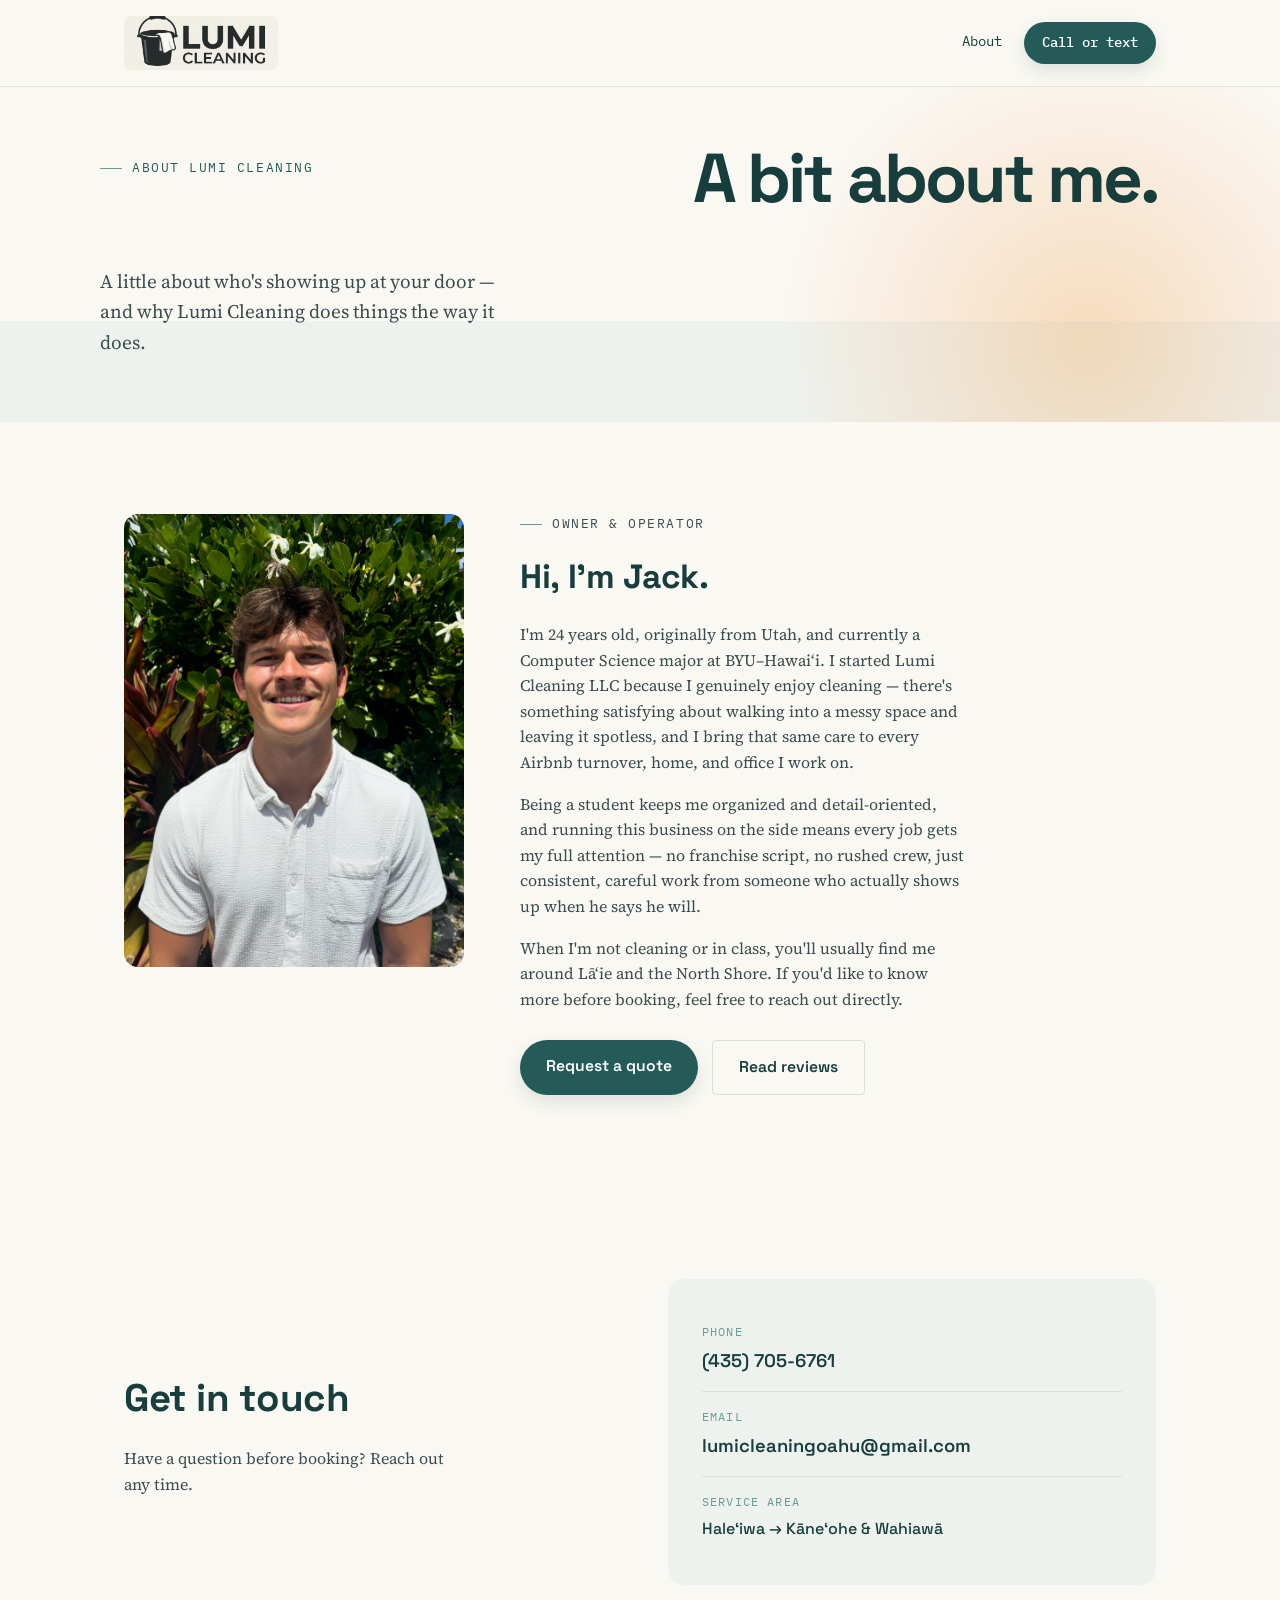
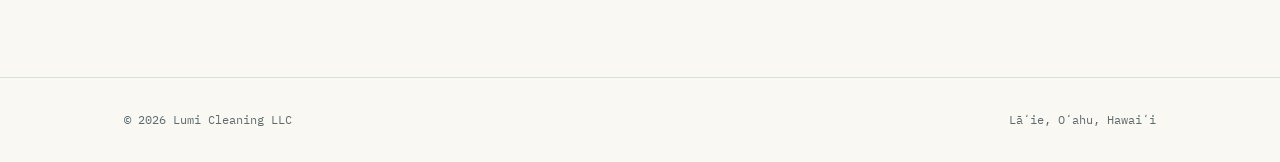
==== commit 7e4ec728: "Refresh Lumi Cleaning landing page" ====
--- a/about.html
+++ b/about.html
@@ -17,12 +17,11 @@
 <header class="site">
   <div class="topbar">
     <a class="brand" href="index.html">
-      <span class="brand-mark" aria-hidden="true"></span>
-      Lumi Cleaning LLC
+      <img class="brand-logo" src="assets/lumi-logo.jpeg" alt="Lumi Cleaning LLC">
     </a>
     <nav class="top-nav">
       <a href="about.html">About</a>
-      <a class="call-btn" href="tel:+14357056761">(435) 705-6761</a>
+      <a class="call-btn" href="tel:+14357056761">Call or text</a>
     </nav>
   </div>
 </header>
@@ -104,4 +103,4 @@
 <script src="script.js"></script>
 
 </body>
-</html>+</html>
--- a/style.css
+++ b/style.css
@@ -282,4 +282,63 @@
 @media (prefers-reduced-motion: reduce){
   html{scroll-behavior:auto;}
   *{transition:none !important;}
-}+}
+
+/* Lumi refresh: a warmer, more personal first impression */
+:root{
+  --sand:#FAF8F3;
+  --ink:#202827;
+  --ocean:#245B58;
+  --ocean-deep:#173E3D;
+  --tide:#6A9C91;
+  --dawn:#C99555;
+  --mist:#EEF2EE;
+  --mist-line:#D8E0DA;
+}
+header.site{background:rgba(250,248,243,.94);border-bottom-color:rgba(23,62,61,.1)}
+.brand-logo{width:154px;height:54px;object-fit:cover;border-radius:6px;mix-blend-mode:multiply}
+.call-btn,.btn-primary{border-radius:999px;box-shadow:0 7px 18px rgba(23,62,61,.12)}
+.hero{padding-top:54px;padding-bottom:70px;background:linear-gradient(180deg,var(--sand) 0%,var(--sand) 70%,var(--mist) 70%,var(--mist) 100%)}
+.hero-inner{display:grid;grid-template-columns:1.05fr .95fr;gap:28px 54px;align-items:center}
+.hero-copy{padding:24px 0}
+.hero h1{font-size:clamp(2.8rem,5.4vw,4.6rem);max-width:11ch;letter-spacing:-.045em}
+.hero h1 em{color:var(--ocean);font-family:'Source Serif 4',Georgia,serif;font-weight:500;font-style:italic}
+.hero p.lead{max-width:42ch;font-size:1.2rem}
+.trust-points{display:grid;gap:10px;margin-top:26px;color:#455754;font-family:'Space Grotesk',sans-serif;font-size:.91rem}
+.trust-points b{color:var(--ocean);margin-right:8px}
+.hero-photo-wrap{position:relative;min-width:0}
+.hero-photo{width:100%;height:420px;object-fit:cover;border-radius:18px 18px 64px 18px;box-shadow:0 22px 50px rgba(28,55,47,.16)}
+.photo-note{position:absolute;left:-24px;bottom:22px;display:flex;align-items:center;gap:12px;padding:15px 19px;background:#fff;border:1px solid var(--mist-line);border-radius:14px;box-shadow:0 12px 30px rgba(28,55,47,.12)}
+.photo-note-mark{display:grid;place-items:center;width:36px;height:36px;border-radius:50%;background:#EAF1EC;color:var(--ocean);font-size:1.2rem}
+.photo-note strong,.photo-note small{display:block;font-family:'Space Grotesk',sans-serif}
+.photo-note strong{color:var(--ocean-deep);font-size:.88rem}
+.photo-note small{margin-top:2px;color:#64726D;font-size:.75rem}
+.coastline{grid-column:1/-1;margin-top:0;padding:16px 20px;background:rgba(255,255,255,.54);border:1px solid rgba(23,62,61,.08);border-radius:12px}
+section{padding-top:92px;padding-bottom:92px}
+.service-card,.review-card,.area-note,.contact-card{border-radius:16px}
+.service-card{transition:transform .2s ease,box-shadow .2s ease;border-color:rgba(23,62,61,.1)}
+.service-card:hover{transform:translateY(-4px);box-shadow:0 14px 32px rgba(23,62,61,.08)}
+.service-card .tag{color:var(--ocean);background:#E6EFEB;border-radius:999px}
+.gallery-photo{border-radius:14px}
+.review-card{border:1px solid rgba(247,243,236,.2)}
+.contact-prompt{color:#566661;padding-bottom:12px;font-size:.95rem}
+.contact-card{padding:28px 34px}
+footer{background:var(--sand)}
+@media(max-width:820px){
+  .hero-inner{grid-template-columns:1fr;gap:22px}
+  .hero-photo{height:340px}
+  .coastline{grid-column:auto}
+}
+@media(max-width:560px){
+  .topbar{padding:10px 18px}
+  .brand-logo{width:122px;height:44px}
+  .top-nav{gap:8px}
+  .call-btn{padding:10px 14px;font-size:.78rem}
+  .hero{padding:36px 20px 54px}
+  .hero h1{font-size:clamp(2.6rem,12vw,3.5rem)}
+  .hero-photo{height:290px;border-radius:14px 14px 42px 14px}
+  .photo-note{left:10px;bottom:12px;padding:12px 14px}
+  .coastline{gap:0;font-size:.72rem;padding:12px}
+  .coastline .seg{min-width:10px;margin:0 5px}
+  section{padding:68px 20px}
+}
